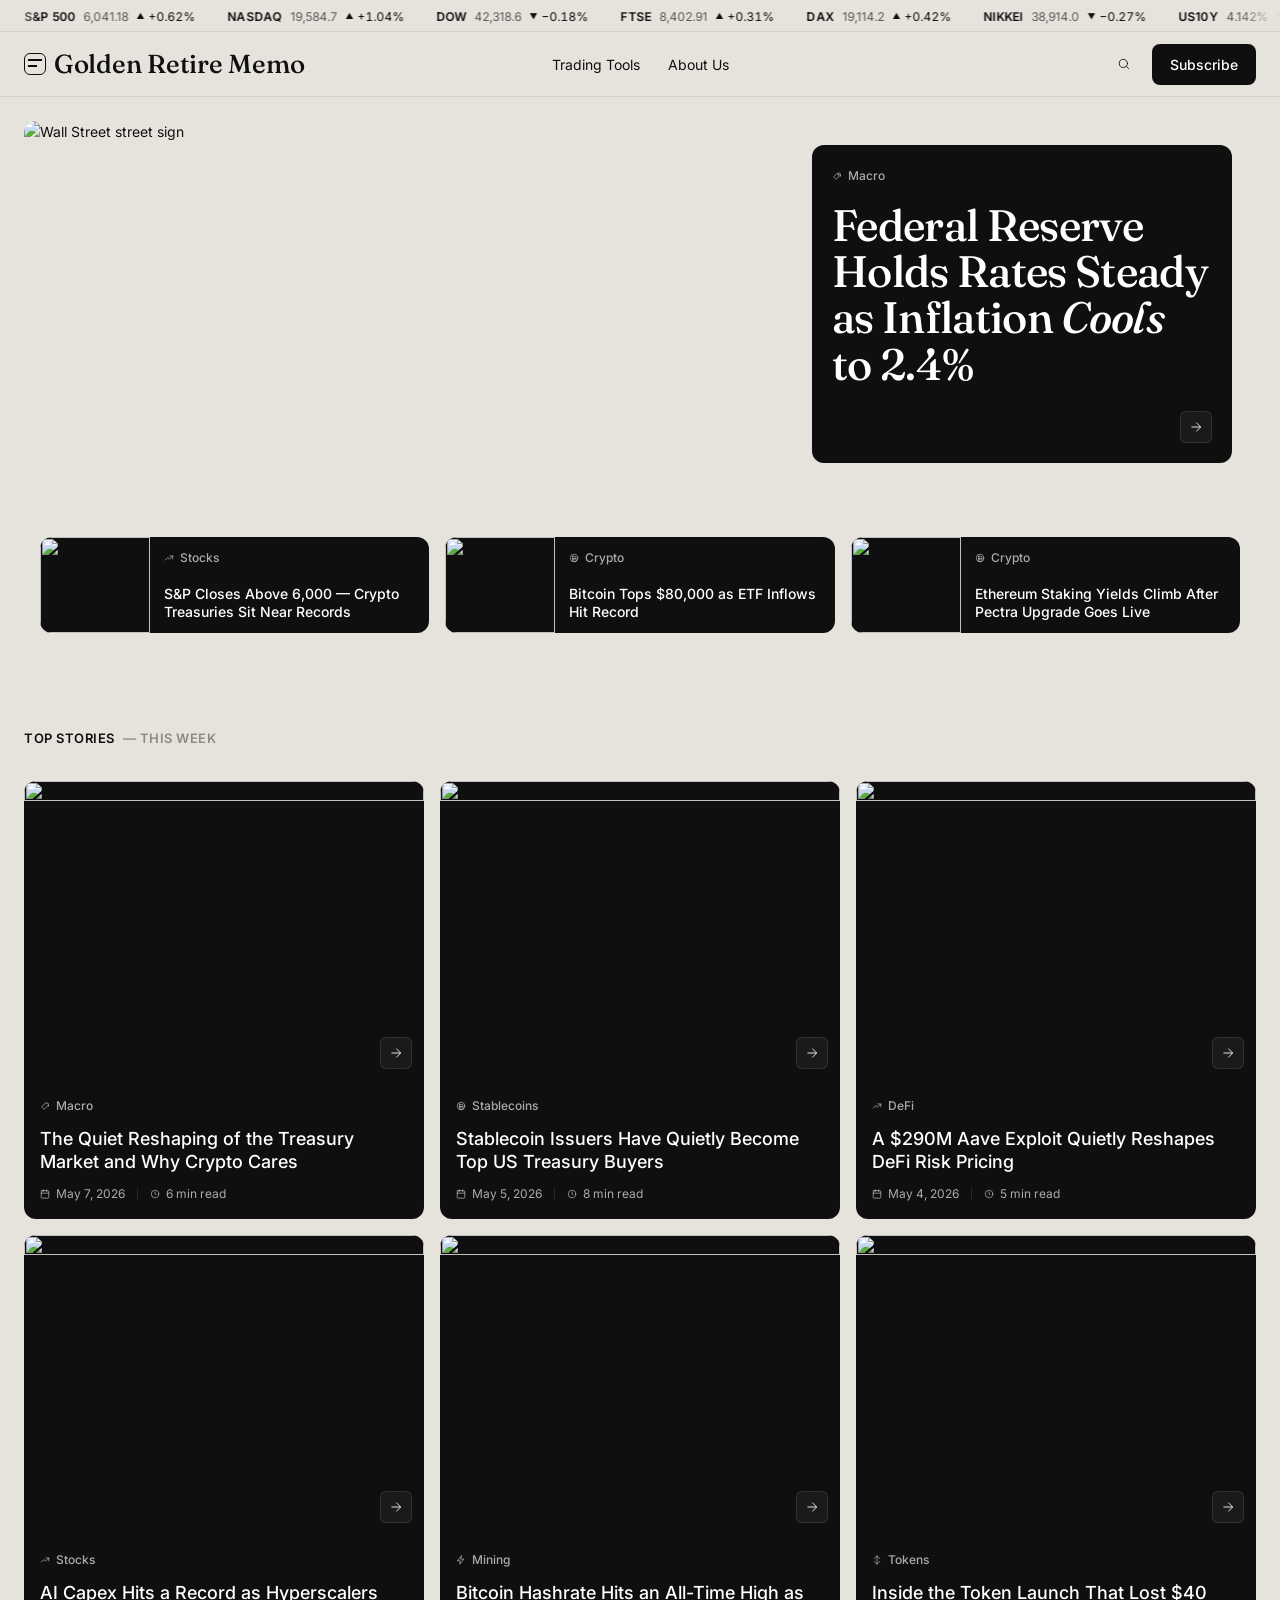
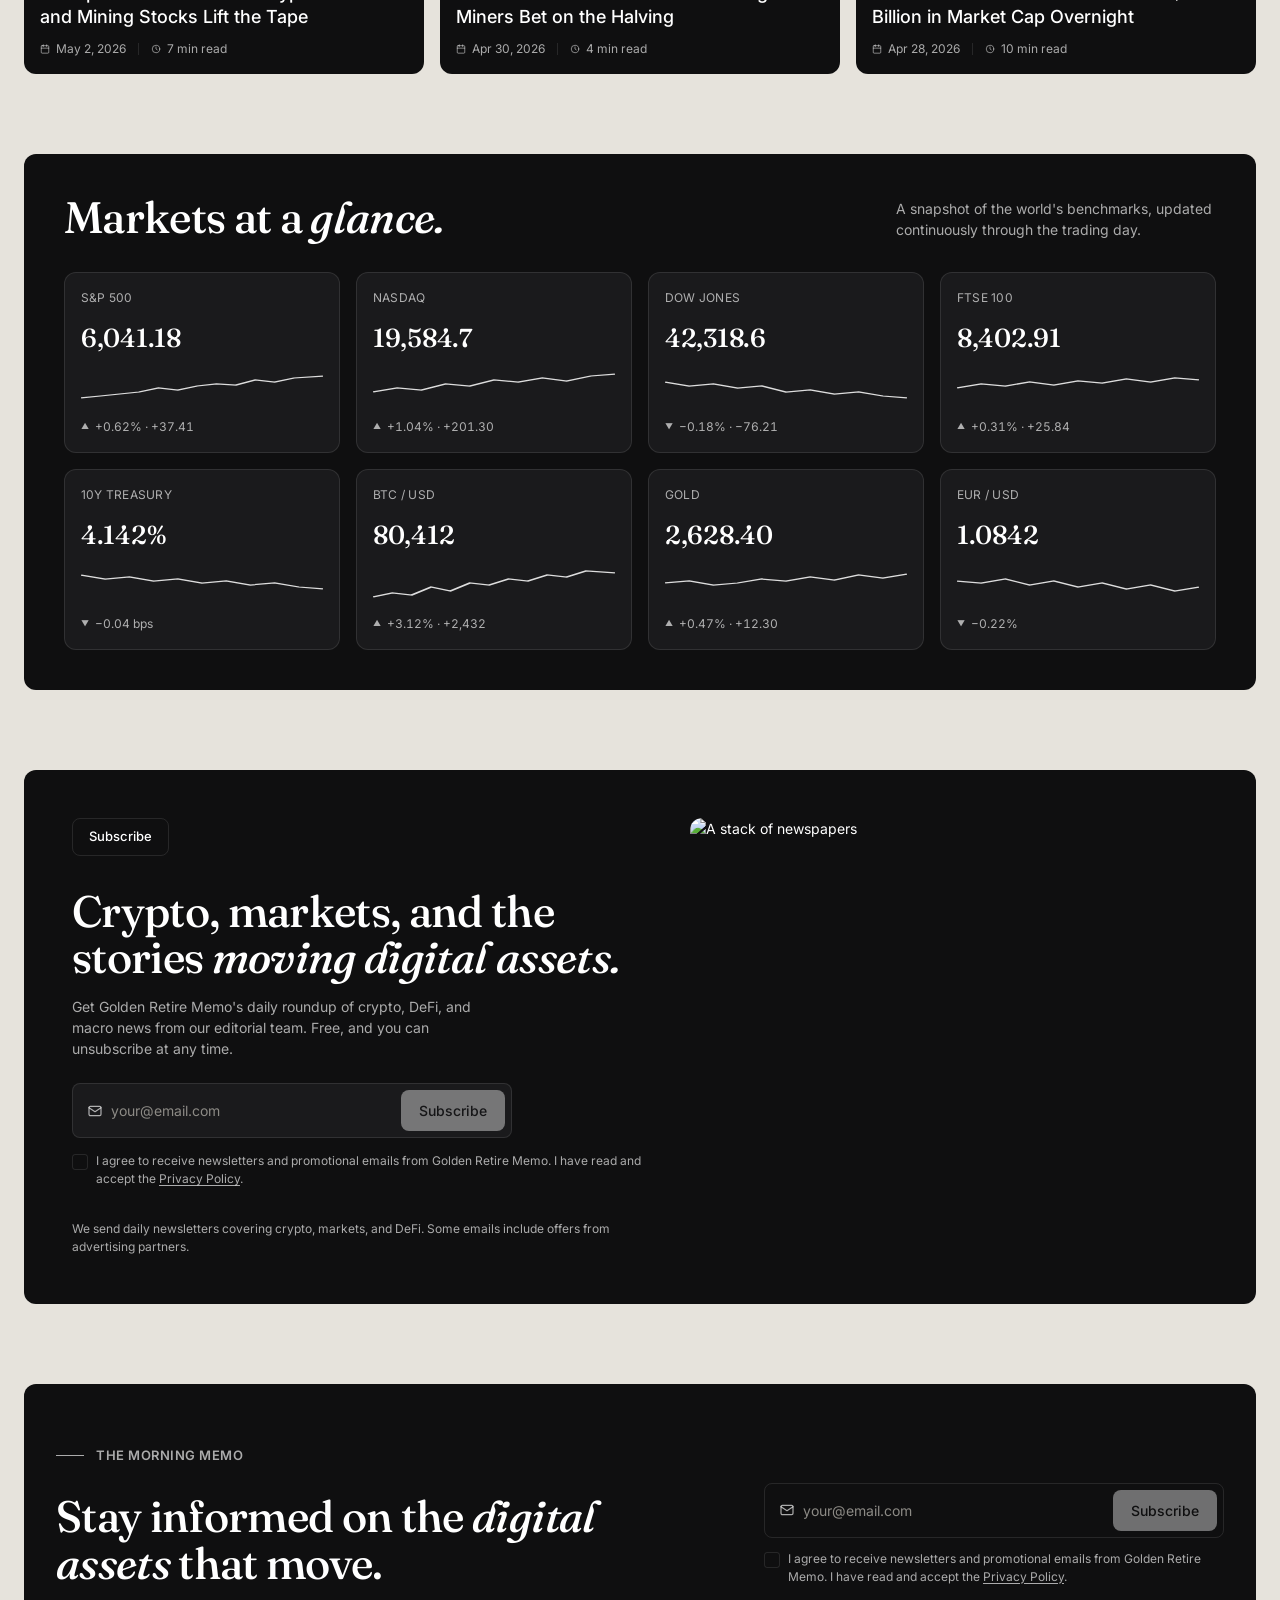
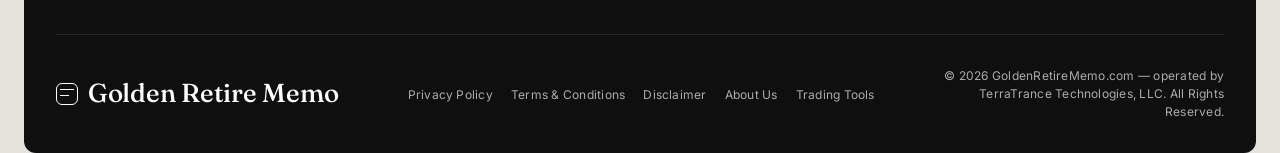
==== index.html @ d28e7710 "Add files via upload" ====
<!DOCTYPE html>
<html lang="en">
<head>
  <meta charset="UTF-8" />
  <meta name="viewport" content="width=device-width, initial-scale=1" />
  <title>Golden Retire Memo — Financial News & Analysis</title>
  <link rel="preconnect" href="https://fonts.googleapis.com" />
  <link rel="preconnect" href="https://fonts.gstatic.com" crossorigin />
  <link
    href="https://fonts.googleapis.com/css2?family=Fraunces:ital,opsz,wght@0,9..144,400;0,9..144,500;0,9..144,600;1,9..144,400;1,9..144,500&family=Inter:wght@400;500;600&display=swap"
    rel="stylesheet"
  />
  <link rel="stylesheet" href="styles.css" />
</head>
<body>

  <!-- ============ TOPBAR ============ -->
  <div class="topbar">
    <div class="ticker-viewport">
      <div class="ticker-track" id="tickerTrack"></div>
    </div>
  </div>

  <!-- ============ HEADER ============ -->
  <div class="header-wrap">
    <header class="container header">
      <a href="index.html" class="logo">
        <span class="logo-mark" aria-hidden="true"></span>
        Golden Retire Memo
      </a>
      <nav class="nav">
        <a href="trading-tools.html">Trading Tools</a>
        <a href="about.html">About Us</a>
      </nav>
      <div class="header-right">
        <button class="icon-btn" id="searchOpen" aria-label="Open search">
          <svg width="14" height="14" viewBox="0 0 24 24" fill="none" stroke="currentColor" stroke-width="1.5" stroke-linecap="round" stroke-linejoin="round"><circle cx="11" cy="11" r="7"/><path d="m20 20-3.5-3.5"/></svg>
        </button>
        <button class="btn-primary">Subscribe</button>
      </div>
    </header>
  </div>

  <!-- ============ HERO ============ -->
  <main class="container">
    <section class="hero">
      <img class="hero-img"
           src="https://images.unsplash.com/photo-1611974789855-9c2a0a7236a3?w=1600&q=80&auto=format&fit=crop"
           alt="Wall Street street sign" />
      <a href="article.html" class="hero-overlay" style="display:block;text-decoration:none;">
        <span class="tag-chip">
          <svg viewBox="0 0 24 24" fill="none" stroke="currentColor" stroke-width="1.8" stroke-linecap="round" stroke-linejoin="round"><path d="M20 12V7a2 2 0 0 0-2-2h-5L4 14l6 6 9-9z"/><circle cx="15" cy="9" r="1"/></svg>
          Macro
        </span>
        <h1 class="hero-headline">Federal Reserve Holds Rates Steady as Inflation <em>Cools</em> to 2.4%</h1>
        <span class="arrow-btn" aria-label="Read story">
          <svg width="14" height="14" viewBox="0 0 24 24" fill="none" stroke="currentColor" stroke-width="1.5" stroke-linecap="round" stroke-linejoin="round"><path d="M5 12h14"/><path d="m13 5 7 7-7 7"/></svg>
        </span>
      </a>

      <div class="sub-cards">
        <a href="article.html" class="sub-card">
          <img class="sub-card-img" src="https://images.unsplash.com/photo-1554224155-8d04cb21cd6c?w=400&q=80&auto=format&fit=crop" alt="" />
          <div class="sub-card-body">
            <span class="tag-chip">
              <svg viewBox="0 0 24 24" fill="none" stroke="currentColor" stroke-width="1.8" stroke-linecap="round" stroke-linejoin="round"><path d="M3 17l6-6 4 4 8-8"/><path d="M14 7h7v7"/></svg>
              Stocks
            </span>
            <span class="sub-card-title">S&amp;P Closes Above 6,000 — Crypto Treasuries Sit Near Records</span>
          </div>
        </a>
        <a href="article.html" class="sub-card">
          <img class="sub-card-img" src="https://images.unsplash.com/photo-1518546305927-5a555bb7020d?w=400&q=80&auto=format&fit=crop" alt="" />
          <div class="sub-card-body">
            <span class="tag-chip">
              <svg viewBox="0 0 24 24" fill="none" stroke="currentColor" stroke-width="1.8" stroke-linecap="round" stroke-linejoin="round"><circle cx="12" cy="12" r="9"/><path d="M9 8h5a3 3 0 0 1 0 6H9V8zM9 14h6a3 3 0 0 1 0 6H9v-6z"/></svg>
              Crypto
            </span>
            <span class="sub-card-title">Bitcoin Tops $80,000 as ETF Inflows Hit Record</span>
          </div>
        </a>
        <a href="article.html" class="sub-card">
          <img class="sub-card-img" src="https://images.unsplash.com/photo-1620287341056-49a2f1ab2fdc?w=400&q=80&auto=format&fit=crop" alt="" />
          <div class="sub-card-body">
            <span class="tag-chip">
              <svg viewBox="0 0 24 24" fill="none" stroke="currentColor" stroke-width="1.8" stroke-linecap="round" stroke-linejoin="round"><circle cx="12" cy="12" r="9"/><path d="M9 8h5a3 3 0 0 1 0 6H9V8zM9 14h6a3 3 0 0 1 0 6H9v-6z"/></svg>
              Crypto
            </span>
            <span class="sub-card-title">Ethereum Staking Yields Climb After Pectra Upgrade Goes Live</span>
          </div>
        </a>
      </div>
    </section>

    <!-- ============ TOP STORIES ============ -->
    <section class="section">
      <div class="section-eyebrow">
        <span class="label">Top Stories</span>
        <span class="descriptor">— this week</span>
      </div>

      <div class="stories-grid">
        <article class="story-card">
          <a href="article.html" style="display:contents;">
            <div class="story-card-imgwrap">
              <img class="story-card-img" src="https://images.unsplash.com/photo-1559526324-4b87b5e36e44?w=900&q=80&auto=format&fit=crop" alt="" />
              <span class="arrow-btn" aria-label="Read story">
                <svg width="14" height="14" viewBox="0 0 24 24" fill="none" stroke="currentColor" stroke-width="1.5" stroke-linecap="round" stroke-linejoin="round"><path d="M5 12h14"/><path d="m13 5 7 7-7 7"/></svg>
              </span>
            </div>
            <div class="story-card-body">
              <span class="tag-chip">
                <svg viewBox="0 0 24 24" fill="none" stroke="currentColor" stroke-width="1.8" stroke-linecap="round" stroke-linejoin="round"><path d="M20 12V7a2 2 0 0 0-2-2h-5L4 14l6 6 9-9z"/></svg>
                Macro
              </span>
              <h3 class="story-card-title">The Quiet Reshaping of the Treasury Market and Why Crypto Cares</h3>
              <div class="story-card-meta">
                <span class="meta-item">
                  <svg viewBox="0 0 24 24" fill="none" stroke="currentColor" stroke-width="1.8" stroke-linecap="round" stroke-linejoin="round"><rect x="3" y="4" width="18" height="18" rx="2"/><path d="M16 2v4M8 2v4M3 10h18"/></svg>
                  May 7, 2026
                </span>
                <span class="meta-divider"></span>
                <span class="meta-item">
                  <svg viewBox="0 0 24 24" fill="none" stroke="currentColor" stroke-width="1.8" stroke-linecap="round" stroke-linejoin="round"><circle cx="12" cy="12" r="9"/><path d="M12 7v5l3 2"/></svg>
                  6 min read
                </span>
              </div>
            </div>
          </a>
        </article>

        <article class="story-card">
          <a href="article.html" style="display:contents;">
            <div class="story-card-imgwrap">
              <img class="story-card-img" src="https://images.unsplash.com/photo-1486325212027-8081e485255e?w=900&q=80&auto=format&fit=crop" alt="" />
              <span class="arrow-btn"><svg width="14" height="14" viewBox="0 0 24 24" fill="none" stroke="currentColor" stroke-width="1.5" stroke-linecap="round" stroke-linejoin="round"><path d="M5 12h14"/><path d="m13 5 7 7-7 7"/></svg></span>
            </div>
            <div class="story-card-body">
              <span class="tag-chip">
                <svg viewBox="0 0 24 24" fill="none" stroke="currentColor" stroke-width="1.8" stroke-linecap="round" stroke-linejoin="round"><circle cx="12" cy="12" r="9"/><path d="M9 8h5a3 3 0 0 1 0 6H9V8zM9 14h6a3 3 0 0 1 0 6H9v-6z"/></svg>
                Stablecoins
              </span>
              <h3 class="story-card-title">Stablecoin Issuers Have Quietly Become Top US Treasury Buyers</h3>
              <div class="story-card-meta">
                <span class="meta-item"><svg viewBox="0 0 24 24" fill="none" stroke="currentColor" stroke-width="1.8" stroke-linecap="round" stroke-linejoin="round"><rect x="3" y="4" width="18" height="18" rx="2"/><path d="M16 2v4M8 2v4M3 10h18"/></svg> May 5, 2026</span>
                <span class="meta-divider"></span>
                <span class="meta-item"><svg viewBox="0 0 24 24" fill="none" stroke="currentColor" stroke-width="1.8" stroke-linecap="round" stroke-linejoin="round"><circle cx="12" cy="12" r="9"/><path d="M12 7v5l3 2"/></svg> 8 min read</span>
              </div>
            </div>
          </a>
        </article>

        <article class="story-card">
          <a href="article.html" style="display:contents;">
            <div class="story-card-imgwrap">
              <img class="story-card-img" src="https://images.unsplash.com/photo-1605792657660-596af9009e82?w=900&q=80&auto=format&fit=crop" alt="" />
              <span class="arrow-btn"><svg width="14" height="14" viewBox="0 0 24 24" fill="none" stroke="currentColor" stroke-width="1.5" stroke-linecap="round" stroke-linejoin="round"><path d="M5 12h14"/><path d="m13 5 7 7-7 7"/></svg></span>
            </div>
            <div class="story-card-body">
              <span class="tag-chip">
                <svg viewBox="0 0 24 24" fill="none" stroke="currentColor" stroke-width="1.8" stroke-linecap="round" stroke-linejoin="round"><path d="M3 17l6-6 4 4 8-8"/><path d="M14 7h7v7"/></svg>
                DeFi
              </span>
              <h3 class="story-card-title">A $290M Aave Exploit Quietly Reshapes DeFi Risk Pricing</h3>
              <div class="story-card-meta">
                <span class="meta-item"><svg viewBox="0 0 24 24" fill="none" stroke="currentColor" stroke-width="1.8" stroke-linecap="round" stroke-linejoin="round"><rect x="3" y="4" width="18" height="18" rx="2"/><path d="M16 2v4M8 2v4M3 10h18"/></svg> May 4, 2026</span>
                <span class="meta-divider"></span>
                <span class="meta-item"><svg viewBox="0 0 24 24" fill="none" stroke="currentColor" stroke-width="1.8" stroke-linecap="round" stroke-linejoin="round"><circle cx="12" cy="12" r="9"/><path d="M12 7v5l3 2"/></svg> 5 min read</span>
              </div>
            </div>
          </a>
        </article>

        <article class="story-card">
          <a href="article.html" style="display:contents;">
            <div class="story-card-imgwrap">
              <img class="story-card-img" src="https://images.unsplash.com/photo-1518186285589-2f7649de83e0?w=900&q=80&auto=format&fit=crop" alt="" />
              <span class="arrow-btn"><svg width="14" height="14" viewBox="0 0 24 24" fill="none" stroke="currentColor" stroke-width="1.5" stroke-linecap="round" stroke-linejoin="round"><path d="M5 12h14"/><path d="m13 5 7 7-7 7"/></svg></span>
            </div>
            <div class="story-card-body">
              <span class="tag-chip">
                <svg viewBox="0 0 24 24" fill="none" stroke="currentColor" stroke-width="1.8" stroke-linecap="round" stroke-linejoin="round"><path d="M3 17l6-6 4 4 8-8"/><path d="M14 7h7v7"/></svg>
                Stocks
              </span>
              <h3 class="story-card-title">AI Capex Hits a Record as Hyperscalers and Mining Stocks Lift the Tape</h3>
              <div class="story-card-meta">
                <span class="meta-item"><svg viewBox="0 0 24 24" fill="none" stroke="currentColor" stroke-width="1.8" stroke-linecap="round" stroke-linejoin="round"><rect x="3" y="4" width="18" height="18" rx="2"/><path d="M16 2v4M8 2v4M3 10h18"/></svg> May 2, 2026</span>
                <span class="meta-divider"></span>
                <span class="meta-item"><svg viewBox="0 0 24 24" fill="none" stroke="currentColor" stroke-width="1.8" stroke-linecap="round" stroke-linejoin="round"><circle cx="12" cy="12" r="9"/><path d="M12 7v5l3 2"/></svg> 7 min read</span>
              </div>
            </div>
          </a>
        </article>

        <article class="story-card">
          <a href="article.html" style="display:contents;">
            <div class="story-card-imgwrap">
              <img class="story-card-img" src="https://images.unsplash.com/photo-1518770660439-4636190af475?w=900&q=80&auto=format&fit=crop" alt="" />
              <span class="arrow-btn"><svg width="14" height="14" viewBox="0 0 24 24" fill="none" stroke="currentColor" stroke-width="1.5" stroke-linecap="round" stroke-linejoin="round"><path d="M5 12h14"/><path d="m13 5 7 7-7 7"/></svg></span>
            </div>
            <div class="story-card-body">
              <span class="tag-chip">
                <svg viewBox="0 0 24 24" fill="none" stroke="currentColor" stroke-width="1.8" stroke-linecap="round" stroke-linejoin="round"><path d="M13 2 3 14h7l-1 8 10-12h-7z"/></svg>
                Mining
              </span>
              <h3 class="story-card-title">Bitcoin Hashrate Hits an All-Time High as Miners Bet on the Halving</h3>
              <div class="story-card-meta">
                <span class="meta-item"><svg viewBox="0 0 24 24" fill="none" stroke="currentColor" stroke-width="1.8" stroke-linecap="round" stroke-linejoin="round"><rect x="3" y="4" width="18" height="18" rx="2"/><path d="M16 2v4M8 2v4M3 10h18"/></svg> Apr 30, 2026</span>
                <span class="meta-divider"></span>
                <span class="meta-item"><svg viewBox="0 0 24 24" fill="none" stroke="currentColor" stroke-width="1.8" stroke-linecap="round" stroke-linejoin="round"><circle cx="12" cy="12" r="9"/><path d="M12 7v5l3 2"/></svg> 4 min read</span>
              </div>
            </div>
          </a>
        </article>

        <article class="story-card">
          <a href="article.html" style="display:contents;">
            <div class="story-card-imgwrap">
              <img class="story-card-img" src="https://images.unsplash.com/photo-1554260570-9140fd3b7614?w=900&q=80&auto=format&fit=crop" alt="" />
              <span class="arrow-btn"><svg width="14" height="14" viewBox="0 0 24 24" fill="none" stroke="currentColor" stroke-width="1.5" stroke-linecap="round" stroke-linejoin="round"><path d="M5 12h14"/><path d="m13 5 7 7-7 7"/></svg></span>
            </div>
            <div class="story-card-body">
              <span class="tag-chip">
                <svg viewBox="0 0 24 24" fill="none" stroke="currentColor" stroke-width="1.8" stroke-linecap="round" stroke-linejoin="round"><path d="M12 2v20M5 9l7-7 7 7M5 15l7 7 7-7"/></svg>
                Tokens
              </span>
              <h3 class="story-card-title">Inside the Token Launch That Lost $40 Billion in Market Cap Overnight</h3>
              <div class="story-card-meta">
                <span class="meta-item"><svg viewBox="0 0 24 24" fill="none" stroke="currentColor" stroke-width="1.8" stroke-linecap="round" stroke-linejoin="round"><rect x="3" y="4" width="18" height="18" rx="2"/><path d="M16 2v4M8 2v4M3 10h18"/></svg> Apr 28, 2026</span>
                <span class="meta-divider"></span>
                <span class="meta-item"><svg viewBox="0 0 24 24" fill="none" stroke="currentColor" stroke-width="1.8" stroke-linecap="round" stroke-linejoin="round"><circle cx="12" cy="12" r="9"/><path d="M12 7v5l3 2"/></svg> 10 min read</span>
              </div>
            </div>
          </a>
        </article>
      </div>
    </section>

    <!-- ============ MARKETS AT A GLANCE ============ -->
    <section class="markets-panel">
      <div class="markets-head">
        <h2 class="markets-title">Markets at a <em>glance.</em></h2>
        <p class="markets-sub">A snapshot of the world's benchmarks, updated continuously through the trading day.</p>
      </div>
      <div class="markets-grid">
        <div class="market-cell"><span class="market-name">S&amp;P 500</span><span class="market-value">6,041.18</span><svg class="spark" viewBox="0 0 100 36" preserveAspectRatio="none"><path d="M0,28 L8,26 L16,24 L24,22 L32,18 L40,20 L48,16 L56,14 L64,15 L72,10 L80,12 L88,8 L100,6"/></svg><span class="market-change"><span class="ticker-arrow">▲</span> +0.62% · +37.41</span></div>
        <div class="market-cell"><span class="market-name">NASDAQ</span><span class="market-value">19,584.7</span><svg class="spark" viewBox="0 0 100 36" preserveAspectRatio="none"><path d="M0,22 L10,18 L20,20 L30,14 L40,16 L50,10 L60,12 L70,8 L80,11 L90,6 L100,4"/></svg><span class="market-change"><span class="ticker-arrow">▲</span> +1.04% · +201.30</span></div>
        <div class="market-cell"><span class="market-name">DOW JONES</span><span class="market-value">42,318.6</span><svg class="spark" viewBox="0 0 100 36" preserveAspectRatio="none"><path d="M0,12 L10,16 L20,14 L30,18 L40,16 L50,22 L60,20 L70,24 L80,22 L90,26 L100,28"/></svg><span class="market-change"><span class="ticker-arrow">▼</span> −0.18% · −76.21</span></div>
        <div class="market-cell"><span class="market-name">FTSE 100</span><span class="market-value">8,402.91</span><svg class="spark" viewBox="0 0 100 36" preserveAspectRatio="none"><path d="M0,18 L10,14 L20,16 L30,12 L40,15 L50,11 L60,13 L70,9 L80,12 L90,8 L100,10"/></svg><span class="market-change"><span class="ticker-arrow">▲</span> +0.31% · +25.84</span></div>
        <div class="market-cell"><span class="market-name">10Y TREASURY</span><span class="market-value">4.142%</span><svg class="spark" viewBox="0 0 100 36" preserveAspectRatio="none"><path d="M0,8 L10,12 L20,10 L30,14 L40,12 L50,16 L60,14 L70,18 L80,16 L90,20 L100,22"/></svg><span class="market-change"><span class="ticker-arrow">▼</span> −0.04 bps</span></div>
        <div class="market-cell"><span class="market-name">BTC / USD</span><span class="market-value">80,412</span><svg class="spark" viewBox="0 0 100 36" preserveAspectRatio="none"><path d="M0,30 L8,26 L16,28 L24,20 L32,24 L40,16 L48,18 L56,12 L64,14 L72,8 L80,10 L88,4 L100,6"/></svg><span class="market-change"><span class="ticker-arrow">▲</span> +3.12% · +2,432</span></div>
        <div class="market-cell"><span class="market-name">GOLD</span><span class="market-value">2,628.40</span><svg class="spark" viewBox="0 0 100 36" preserveAspectRatio="none"><path d="M0,16 L10,14 L20,18 L30,16 L40,12 L50,14 L60,10 L70,13 L80,8 L90,11 L100,7"/></svg><span class="market-change"><span class="ticker-arrow">▲</span> +0.47% · +12.30</span></div>
        <div class="market-cell"><span class="market-name">EUR / USD</span><span class="market-value">1.0842</span><svg class="spark" viewBox="0 0 100 36" preserveAspectRatio="none"><path d="M0,14 L10,16 L20,12 L30,18 L40,14 L50,20 L60,16 L70,22 L80,18 L90,24 L100,20"/></svg><span class="market-change"><span class="ticker-arrow">▼</span> −0.22%</span></div>
      </div>
    </section>

    <!-- ============ SUBSCRIBE ============ -->
    <section class="subscribe">
      <div>
        <button class="subscribe-badge">Subscribe</button>
        <h2 class="subscribe-title">Crypto, markets, and the stories <em>moving digital assets.</em></h2>
        <p class="subscribe-copy">Get Golden Retire Memo's daily roundup of crypto, DeFi, and macro news from our editorial team. Free, and you can unsubscribe at any time.</p>
        <div class="input-row">
          <svg viewBox="0 0 24 24" fill="none" stroke="currentColor" stroke-width="1.8" stroke-linecap="round" stroke-linejoin="round"><rect x="3" y="5" width="18" height="14" rx="2"/><path d="m3 7 9 6 9-6"/></svg>
          <input type="email" placeholder="your@email.com" aria-label="Email address" />
          <button class="btn-primary" disabled aria-disabled="true">Subscribe</button>
        </div>
        <label class="checkbox-row">
          <input type="checkbox" />
          <span>I agree to receive newsletters and promotional emails from Golden Retire Memo. I have read and accept the <a href="#">Privacy Policy</a>.</span>
        </label>
        <p class="subscribe-disclaimer">We send daily newsletters covering crypto, markets, and DeFi. Some emails include offers from advertising partners.</p>
      </div>
      <div class="subscribe-image">
        <img src="https://images.unsplash.com/photo-1495020689067-958852a7765e?w=1000&q=80&auto=format&fit=crop" alt="A stack of newspapers" />
      </div>
    </section>
  </main>

  <!-- ============ NEW FOOTER ============ -->
  <footer class="container">
    <div class="site-footer">
      <div class="footer-cta">
        <div>
          <div class="footer-eyebrow">The Morning Memo</div>
          <h2 class="footer-headline">Stay informed on the <em>digital assets</em> that move.</h2>
        </div>
        <div class="footer-form-block">
          <div class="input-row">
            <svg viewBox="0 0 24 24" fill="none" stroke="currentColor" stroke-width="1.8" stroke-linecap="round" stroke-linejoin="round"><rect x="3" y="5" width="18" height="14" rx="2"/><path d="m3 7 9 6 9-6"/></svg>
            <input type="email" placeholder="your@email.com" aria-label="Email address" />
            <button class="btn-primary" disabled aria-disabled="true">Subscribe</button>
          </div>
          <label class="footer-form-checkbox">
            <input type="checkbox" />
            <span>I agree to receive newsletters and promotional emails from Golden Retire Memo. I have read and accept the <a href="#">Privacy Policy</a>.</span>
          </label>
        </div>
      </div>
      <div class="footer-bottom-bar">
        <a href="index.html" class="footer-mark-row">
          <span class="logo-mark logo-mark--on-dark" aria-hidden="true"></span>
          Golden Retire Memo
        </a>
        <ul class="footer-legal-links">
          <li><a href="#">Privacy Policy</a></li>
          <li><a href="#">Terms &amp; Conditions</a></li>
          <li><a href="#">Disclaimer</a></li>
          <li><a href="about.html">About Us</a></li>
          <li><a href="trading-tools.html">Trading Tools</a></li>
        </ul>
        <span class="footer-copyright">© 2026 GoldenRetireMemo.com — operated by TerraTrance Technologies, LLC. All Rights Reserved.</span>
      </div>
    </div>
  </footer>

  <!-- ============ SCRIM + SEARCH OVERLAY ============ -->
  <div class="page-scrim" id="pageScrim" aria-hidden="true"></div>
  <div class="search-overlay" id="searchOverlay" aria-hidden="true">
    <div class="container search-overlay-header">
      <a href="index.html" class="logo" style="color:var(--text-on-dark-1)">
        <span class="logo-mark logo-mark--on-dark" aria-hidden="true"></span>
        Golden Retire Memo
      </a>
      <nav class="nav">
        <a href="trading-tools.html">Trading Tools</a>
        <a href="about.html">About Us</a>
      </nav>
      <div class="header-right">
        <button class="icon-btn" id="searchClose" aria-label="Close search">
          <svg width="14" height="14" viewBox="0 0 24 24" fill="none" stroke="currentColor" stroke-width="1.5" stroke-linecap="round" stroke-linejoin="round"><path d="M6 6l12 12M18 6 6 18"/></svg>
        </button>
        <button class="btn-primary btn-primary--inverted">Subscribe</button>
      </div>
    </div>
    <div class="search-body">
      <div class="search-input-wrap">
        <div class="search-field">
          <input id="searchInput" type="text" placeholder="Search…" autocomplete="off" />
          <svg class="search-magnifier" viewBox="0 0 24 24" fill="none" stroke="currentColor" stroke-width="1.5" stroke-linecap="round" stroke-linejoin="round"><circle cx="11" cy="11" r="7"/><path d="m20 20-3.5-3.5"/></svg>
        </div>
        <p class="search-hint">Hit Enter to Search or X to close</p>
      </div>
    </div>
  </div>

  <script src="app.js"></script>
</body>
</html>
---- styles.css ----
/* =============================================================
   GOLDEN RETIRE MEMO — shared styles
   All values from design_guidelines.json. No new colors / sizes /
   radii introduced. Italic mix uses Fraunces italic, not color.
============================================================= */
:root {
  /* color */
  --bg-page: #E6E3DC;
  --bg-page-alt: #DAD6CC;
  --surface-card: #0F0F10;
  --surface-card-hover: #1A1A1C;
  --surface-overlay: rgba(10, 10, 10, 0.92);
  --border-subtle: rgba(15, 15, 16, 0.08);
  --border-on-dark: rgba(255, 255, 255, 0.10);
  --text-primary: #0F0F10;
  --text-secondary: #5A5A5A;
  --text-muted: #8C8A85;
  --text-on-dark-1: #FFFFFF;
  --text-on-dark-2: rgba(255, 255, 255, 0.65);

  /* radius */
  --r-sm: 6px;
  --r-md: 8px;
  --r-lg: 12px;
  --r-pill: 999px;

  /* type */
  --font-display: 'Fraunces', 'Tiempos Headline', Georgia, serif;
  --font-body: 'Inter', system-ui, sans-serif;

  /* layout */
  --container: 1280px;
  --pad: 24px;
  --gutter: 16px;
  --section: 80px;

  /* motion */
  --d-fast: 120ms;
  --d: 200ms;
  --d-slow: 320ms;
  --ease: cubic-bezier(0.2, 0.8, 0.2, 1);
}

*, *::before, *::after { box-sizing: border-box; margin: 0; padding: 0; }
html { scroll-behavior: smooth; }
body {
  background: var(--bg-page);
  color: var(--text-primary);
  font-family: var(--font-body);
  font-size: 14px;
  line-height: 1.5;
  -webkit-font-smoothing: antialiased;
  text-rendering: optimizeLegibility;
}
a { color: inherit; text-decoration: none; }
button { font: inherit; color: inherit; background: none; border: none; cursor: pointer; }
input { font: inherit; outline: none; border: none; background: none; color: inherit; }
img { display: block; max-width: 100%; }
svg { display: block; }

.container {
  max-width: var(--container);
  margin: 0 auto;
  padding: 0 var(--pad);
}

/* =============================================================
   DISPLAY HELPER — italic mix used across pages
   ("About Us.", "Trading tools.", "Stay informed ... matter.")
============================================================= */
.display em,
.hero-headline em,
.markets-title em,
.subscribe-title em,
.footer-headline em,
.section-num-title em,
.popular-title em,
.page-hero-title em {
  font-style: italic;
  font-weight: inherit;
}

/* =============================================================
   TOPBAR
============================================================= */
.topbar {
  height: 32px;
  border-bottom: 1px solid var(--border-subtle);
  overflow: hidden;
  display: flex;
  align-items: center;
}
.ticker-viewport {
  max-width: var(--container);
  width: 100%;
  margin: 0 auto;
  padding: 0 var(--pad);
  overflow: hidden;
  mask-image: linear-gradient(
    to right,
    transparent 0,
    #000 40px,
    #000 calc(100% - 40px),
    transparent 100%
  );
}
.ticker-track {
  display: inline-flex;
  gap: 32px;
  white-space: nowrap;
  animation: ticker 80s linear infinite;
  will-change: transform;
}
.ticker-item {
  display: inline-flex;
  align-items: center;
  gap: 8px;
  font-size: 12px;
}
.ticker-symbol { font-weight: 600; letter-spacing: 0.02em; }
.ticker-price { color: var(--text-secondary); }
.ticker-change {
  display: inline-flex;
  align-items: center;
  gap: 4px;
  font-feature-settings: "tnum";
  font-variant-numeric: tabular-nums;
}
.ticker-arrow { font-size: 8px; line-height: 1; transform: translateY(-1px); }
@keyframes ticker {
  from { transform: translateX(0); }
  to   { transform: translateX(-50%); }
}

/* =============================================================
   HEADER
============================================================= */
.header-wrap { border-bottom: 1px solid var(--border-subtle); }
.header {
  height: 64px;
  display: grid;
  grid-template-columns: 1fr auto 1fr;
  align-items: center;
  gap: 24px;
}
.logo {
  font-family: var(--font-display);
  font-size: 26px;
  font-weight: 500;
  letter-spacing: -0.01em;
  display: inline-flex;
  align-items: center;
  gap: 8px;
}
.logo-mark {
  width: 22px;
  height: 22px;
  border: 1.5px solid var(--text-primary);
  border-radius: var(--r-sm);
  position: relative;
  flex-shrink: 0;
}
.logo-mark::before,
.logo-mark::after {
  content: '';
  position: absolute;
  left: 3px;
  right: 3px;
  height: 1.5px;
  background: var(--text-primary);
}
.logo-mark::before { top: 5px; }
.logo-mark::after { top: 11px; right: 8px; }

.logo-mark--on-dark { border-color: var(--text-on-dark-1); }
.logo-mark--on-dark::before,
.logo-mark--on-dark::after { background: var(--text-on-dark-1); }

.nav { display: flex; gap: 28px; justify-content: center; }
.nav a { font-size: 14px; transition: opacity var(--d) var(--ease); }
.nav a:hover { opacity: 0.55; }

.header-right {
  display: flex;
  align-items: center;
  gap: 12px;
  justify-content: flex-end;
}

.icon-btn {
  width: 32px;
  height: 32px;
  border-radius: var(--r-sm);
  display: inline-flex;
  align-items: center;
  justify-content: center;
  transition: background var(--d) var(--ease);
}
.icon-btn:hover { background: var(--border-subtle); }
.icon-btn--on-dark {
  background: var(--surface-card-hover);
  border: 1px solid var(--border-on-dark);
  color: var(--text-on-dark-1);
}
.icon-btn--on-dark:hover { background: rgba(255, 255, 255, 0.06); }

.btn-primary {
  background: var(--surface-card);
  color: var(--text-on-dark-1);
  padding: 10px 18px;
  border-radius: var(--r-md);
  font-size: 14px;
  font-weight: 500;
  transition: opacity var(--d) var(--ease), background var(--d) var(--ease);
}
.btn-primary:hover { background: var(--surface-card-hover); }

.btn-primary--inverted {
  background: var(--text-on-dark-1);
  color: var(--surface-card);
}
.btn-primary--inverted:hover { opacity: 0.88; background: var(--text-on-dark-1); }

.btn-outline {
  display: inline-flex;
  align-items: center;
  gap: 8px;
  padding: 8px 14px;
  border: 1px solid var(--border-subtle);
  border-radius: var(--r-md);
  font-size: 13px;
  font-weight: 500;
  color: var(--text-primary);
  background: transparent;
  transition: background var(--d) var(--ease), border-color var(--d) var(--ease);
}
.btn-outline:hover { background: var(--bg-page-alt); border-color: rgba(15,15,16,0.18); }
.btn-outline--on-dark {
  border-color: var(--border-on-dark);
  color: var(--text-on-dark-1);
}
.btn-outline--on-dark:hover { background: var(--surface-card-hover); border-color: rgba(255,255,255,0.18); }

/* =============================================================
   HERO (homepage)
============================================================= */
.hero {
  position: relative;
  margin-top: 24px;
  border-radius: var(--r-lg);
  overflow: hidden;
  isolation: isolate;
}
.hero-img { width: 100%; aspect-ratio: 21/9; object-fit: cover; object-position: center; }
.hero-overlay {
  position: absolute;
  top: 24px;
  right: 24px;
  width: min(420px, calc(100% - 48px));
  background: var(--surface-card);
  color: var(--text-on-dark-1);
  border-radius: var(--r-lg);
  padding: 20px;
}
.tag-chip {
  display: inline-flex;
  align-items: center;
  gap: 6px;
  font-size: 12px;
  font-weight: 500;
  color: var(--text-on-dark-2);
}
.tag-chip svg { width: 10px; height: 10px; }
.tag-chip--on-light { color: var(--text-secondary); }

.hero-headline {
  font-family: var(--font-display);
  font-size: 44px;
  font-weight: 500;
  line-height: 1.05;
  letter-spacing: -0.015em;
  margin: 16px 0 24px;
}
.arrow-btn {
  width: 32px; height: 32px;
  border-radius: var(--r-sm);
  background: var(--surface-card-hover);
  border: 1px solid var(--border-on-dark);
  color: var(--text-on-dark-1);
  display: inline-flex;
  align-items: center;
  justify-content: center;
  transition: background var(--d) var(--ease);
}
.arrow-btn:hover { background: rgba(255,255,255,0.06); }
.hero-overlay .arrow-btn { margin-left: auto; display: flex; }

.sub-cards {
  position: absolute;
  left: 16px; right: 16px; bottom: 16px;
  display: grid;
  grid-template-columns: repeat(3, 1fr);
  gap: var(--gutter);
}
.sub-card {
  display: grid;
  grid-template-columns: 110px 1fr;
  background: var(--surface-card);
  color: var(--text-on-dark-1);
  border-radius: var(--r-lg);
  overflow: hidden;
  transition: background var(--d) var(--ease);
}
.sub-card:hover { background: var(--surface-card-hover); }
.sub-card-img { width: 100%; height: 100%; object-fit: cover; }
.sub-card-body {
  padding: 12px 14px;
  display: flex;
  flex-direction: column;
  gap: 8px;
  justify-content: space-between;
  min-height: 96px;
}
.sub-card-title { font-size: 14px; font-weight: 500; line-height: 1.3; }

/* =============================================================
   SECTION HEADER (eyebrow)
============================================================= */
section.section { margin-top: var(--section); }
.section-eyebrow {
  font-size: 13px;
  font-weight: 600;
  letter-spacing: 0.04em;
  text-transform: uppercase;
  margin-bottom: 32px;
  display: flex;
  align-items: baseline;
  gap: 8px;
}
.section-eyebrow .label { color: var(--text-primary); }
.section-eyebrow .descriptor { color: var(--text-muted); }

/* eyebrow with leading rule (for page hero, footer CTA) */
.eyebrow-rule {
  display: inline-flex;
  align-items: center;
  gap: 12px;
  font-size: 13px;
  font-weight: 600;
  letter-spacing: 0.04em;
  text-transform: uppercase;
  color: var(--text-muted);
}
.eyebrow-rule::before {
  content: '';
  width: 28px;
  height: 1px;
  background: currentColor;
}
.eyebrow-rule--on-dark { color: var(--text-on-dark-2); }

/* =============================================================
   STORY GRID (homepage)
============================================================= */
.stories-grid {
  display: grid;
  grid-template-columns: repeat(3, 1fr);
  gap: var(--gutter);
}
.story-card {
  background: var(--surface-card);
  color: var(--text-on-dark-1);
  border-radius: var(--r-lg);
  overflow: hidden;
  transition: transform var(--d) var(--ease), box-shadow var(--d) var(--ease);
  display: flex;
  flex-direction: column;
}
.story-card:hover {
  transform: translateY(-2px);
  box-shadow: 0 8px 24px rgba(0, 0, 0, 0.08);
}
.story-card-imgwrap { position: relative; }
.story-card-img { width: 100%; aspect-ratio: 4/3; object-fit: cover; }
.story-card-imgwrap .arrow-btn { position: absolute; bottom: 12px; right: 12px; }
.story-card-body {
  padding: 16px;
  display: flex;
  flex-direction: column;
  gap: 12px;
  flex: 1;
}
.story-card-title { font-size: 18px; font-weight: 500; line-height: 1.3; }
.story-card-meta {
  display: flex;
  align-items: center;
  gap: 12px;
  font-size: 12px;
  color: var(--text-on-dark-2);
  margin-top: auto;
}
.meta-item { display: inline-flex; align-items: center; gap: 6px; }
.meta-item svg { width: 10px; height: 10px; }
.meta-divider {
  width: 1px; height: 12px;
  background: var(--border-on-dark);
}

/* =============================================================
   MARKETS PANEL (homepage)
============================================================= */
.markets-panel {
  margin-top: var(--section);
  background: var(--surface-card);
  color: var(--text-on-dark-1);
  border-radius: var(--r-lg);
  padding: 40px;
}
.markets-head {
  display: flex;
  justify-content: space-between;
  align-items: flex-end;
  gap: 24px;
  margin-bottom: 32px;
  flex-wrap: wrap;
}
.markets-title {
  font-family: var(--font-display);
  font-size: 44px;
  font-weight: 500;
  line-height: 1.05;
  letter-spacing: -0.015em;
  max-width: 640px;
}
.markets-sub { font-size: 14px; color: var(--text-on-dark-2); max-width: 320px; }
.markets-grid {
  display: grid;
  grid-template-columns: repeat(4, 1fr);
  gap: var(--gutter);
}
.market-cell {
  background: var(--surface-card-hover);
  border: 1px solid var(--border-on-dark);
  border-radius: var(--r-lg);
  padding: 16px;
  display: flex;
  flex-direction: column;
  gap: 12px;
}
.market-name { font-size: 12px; color: var(--text-on-dark-2); letter-spacing: 0.02em; }
.market-value {
  font-family: var(--font-display);
  font-size: 26px;
  font-weight: 500;
  letter-spacing: -0.01em;
  font-variant-numeric: tabular-nums;
}
.market-change {
  font-size: 12px;
  color: var(--text-on-dark-2);
  display: inline-flex;
  align-items: center;
  gap: 6px;
  font-variant-numeric: tabular-nums;
}
.spark {
  width: 100%;
  height: 36px;
  stroke: var(--text-on-dark-1);
  stroke-width: 1.25;
  fill: none;
  opacity: 0.85;
}

/* =============================================================
   SUBSCRIBE (homepage)
============================================================= */
.subscribe {
  margin-top: var(--section);
  background: var(--surface-card);
  color: var(--text-on-dark-1);
  border-radius: var(--r-lg);
  padding: 48px;
  display: grid;
  grid-template-columns: 1.1fr 1fr;
  gap: 48px;
  align-items: center;
}
.subscribe-title {
  font-family: var(--font-display);
  font-size: 44px;
  font-weight: 500;
  line-height: 1.05;
  letter-spacing: -0.015em;
  margin-bottom: 16px;
}
.subscribe-copy { color: var(--text-on-dark-2); max-width: 440px; margin-bottom: 24px; }

.subscribe-badge {
  display: inline-flex;
  align-items: center;
  padding: 8px 16px;
  border: 1px solid var(--border-on-dark);
  border-radius: var(--r-md);
  background: transparent;
  color: var(--text-on-dark-1);
  font-size: 13px;
  font-weight: 500;
  margin-bottom: 32px;
  transition: background var(--d) var(--ease);
}
.subscribe-badge:hover { background: var(--surface-card-hover); }

.subscribe-disclaimer { margin-top: 32px; font-size: 12px; color: var(--text-on-dark-2); }

.subscribe-image {
  position: relative;
  border-radius: var(--r-lg);
  overflow: hidden;
  align-self: stretch;
  min-height: 360px;
}
.subscribe-image img { width: 100%; height: 100%; object-fit: cover; display: block; }

/* =============================================================
   INPUT ROW + checkbox
============================================================= */
.input-row {
  display: grid;
  grid-template-columns: auto 1fr auto;
  gap: 8px;
  background: var(--surface-card-hover);
  border: 1px solid var(--border-on-dark);
  border-radius: var(--r-md);
  padding: 6px 6px 6px 14px;
  align-items: center;
  max-width: 440px;
}
.input-row svg { width: 16px; height: 16px; color: var(--text-on-dark-2); }
.input-row input {
  width: 100%;
  padding: 10px 0;
  color: var(--text-on-dark-1);
  font-size: 14px;
}
.input-row input::placeholder { color: var(--text-muted); }
.input-row .btn-primary { background: var(--text-on-dark-1); color: var(--surface-card); }
.input-row .btn-primary:hover { opacity: 0.88; background: var(--text-on-dark-1); }

.checkbox-row {
  display: flex;
  align-items: flex-start;
  gap: 8px;
  margin-top: 14px;
  font-size: 12px;
  line-height: 1.5;
  color: var(--text-on-dark-2);
}
.checkbox-row input {
  width: 16px; height: 16px;
  border: 1px solid var(--border-on-dark);
  border-radius: 3px;
  appearance: none;
  cursor: pointer;
  position: relative;
  margin-top: 2px;
  flex-shrink: 0;
}
.checkbox-row input:checked { background: var(--text-on-dark-1); }
.checkbox-row a { text-decoration: underline; text-underline-offset: 2px; color: inherit; }
.checkbox-row a:hover { color: var(--text-on-dark-1); }

/* disabled state for compliance: submit blocked until checkbox is ticked */
.btn-primary:disabled,
.btn-primary[aria-disabled="true"] {
  opacity: 0.4;
  cursor: not-allowed;
  pointer-events: none;
}

/* =============================================================
   NEW FOOTER — CTA-focused, matches Bondlyst pattern
============================================================= */
.site-footer {
  margin-top: var(--section);
  background: var(--surface-card);
  color: var(--text-on-dark-1);
  border-radius: var(--r-lg);
  padding: 56px 32px 32px;
  /* sits on bg-page so margin pushes it away from page bottom */
}
.footer-cta {
  display: grid;
  grid-template-columns: 1.4fr 1fr;
  gap: 64px;
  align-items: end;
  padding-bottom: 48px;
  border-bottom: 1px solid var(--border-on-dark);
}
.footer-eyebrow {
  display: inline-flex;
  align-items: center;
  gap: 12px;
  font-size: 13px;
  font-weight: 600;
  letter-spacing: 0.04em;
  text-transform: uppercase;
  color: var(--text-on-dark-2);
  margin-bottom: 28px;
}
.footer-eyebrow::before {
  content: '';
  width: 28px; height: 1px;
  background: currentColor;
}
.footer-headline {
  font-family: var(--font-display);
  font-size: 44px;
  font-weight: 500;
  line-height: 1.05;
  letter-spacing: -0.015em;
  max-width: 540px;
}
.footer-form-block {
  display: flex;
  flex-direction: column;
  gap: 12px;
}
.footer-form-block .input-row {
  background: transparent;
  max-width: none;
}
.footer-form-checkbox {
  display: flex;
  align-items: flex-start;
  gap: 8px;
  font-size: 12px;
  color: var(--text-on-dark-2);
  line-height: 1.5;
}
.footer-form-checkbox input {
  width: 16px; height: 16px;
  border: 1px solid var(--border-on-dark);
  border-radius: 3px;
  appearance: none;
  cursor: pointer;
  margin-top: 2px;
  flex-shrink: 0;
}
.footer-form-checkbox input:checked { background: var(--text-on-dark-1); }
.footer-form-checkbox a { text-decoration: underline; text-underline-offset: 2px; }

.footer-bottom-bar {
  padding-top: 32px;
  display: grid;
  grid-template-columns: auto 1fr auto;
  gap: 24px;
  align-items: center;
}
.footer-mark-row {
  display: inline-flex;
  align-items: center;
  gap: 10px;
  font-family: var(--font-display);
  font-size: 26px;
  font-weight: 500;
  letter-spacing: -0.01em;
}
.footer-legal-links {
  list-style: none;
  display: flex;
  gap: 18px;
  flex-wrap: nowrap;
  justify-content: center;
}
.footer-legal-links a {
  font-size: 12px;
  color: var(--text-on-dark-2);
  letter-spacing: 0.02em;
  white-space: nowrap;
  transition: color var(--d) var(--ease);
}
.footer-legal-links a:hover { color: var(--text-on-dark-1); }
.footer-copyright {
  font-size: 12px;
  color: var(--text-on-dark-2);
  letter-spacing: 0.02em;
  text-align: right;
  max-width: 280px;
}

/* =============================================================
   PAGE HERO (article / about / trading-tools entry block)
============================================================= */
.page-hero {
  padding-top: 64px;
  padding-bottom: 64px;
}
.page-hero-eyebrow { margin-bottom: 24px; }
.page-hero-title {
  font-family: var(--font-display);
  font-size: 44px;
  font-weight: 500;
  line-height: 1.05;
  letter-spacing: -0.015em;
  margin-bottom: 24px;
  max-width: 880px;
}
.page-hero-lead {
  font-size: 18px;
  line-height: 1.55;
  max-width: 720px;
  color: var(--text-secondary);
}

/* meta strip (used on Trading Tools header) */
.page-hero-meta {
  display: flex;
  flex-wrap: wrap;
  gap: 24px;
  margin-top: 24px;
  padding-top: 16px;
  border-top: 1px solid var(--border-subtle);
  font-size: 12px;
  letter-spacing: 0.02em;
  color: var(--text-muted);
}

/* =============================================================
   BREADCRUMB
============================================================= */
.breadcrumb {
  font-size: 12px;
  letter-spacing: 0.04em;
  text-transform: uppercase;
  display: flex;
  align-items: center;
  gap: 8px;
  margin-bottom: 32px;
  color: var(--text-muted);
}
.breadcrumb a { color: var(--text-secondary); transition: color var(--d) var(--ease); }
.breadcrumb a:hover { color: var(--text-primary); }
.breadcrumb .crumb-sep { opacity: 0.45; }
.breadcrumb .crumb-current { color: var(--text-primary); font-weight: 600; }

/* =============================================================
   NUMBERED SECTION (About + Trading Tools)
============================================================= */
.section-banded {
  background: var(--bg-page-alt);
}
.numbered-section {
  display: grid;
  grid-template-columns: 320px 1fr;
  gap: 64px;
  padding: 64px 0;
}
.numbered-section + .numbered-section { border-top: 1px solid var(--border-subtle); }
.section-num {
  display: block;
  font-size: 13px;
  font-weight: 600;
  color: var(--text-muted);
  letter-spacing: 0.04em;
  margin-bottom: 16px;
}
.section-num-title {
  font-family: var(--font-display);
  font-size: 44px;
  font-weight: 500;
  line-height: 1.05;
  letter-spacing: -0.015em;
}
.section-content { font-size: 14px; line-height: 1.7; color: var(--text-primary); }
.section-content p + p { margin-top: 16px; }

/* =============================================================
   SUBCATEGORY GRID ("What we cover" 2x2 in About)
============================================================= */
.subcat-grid {
  display: grid;
  grid-template-columns: 1fr 1fr;
  gap: 32px;
}
.subcat-item {
  border-top: 1px solid var(--border-subtle);
  padding-top: 24px;
}
.subcat-roman {
  font-family: var(--font-display);
  font-style: italic;
  font-size: 14px;
  color: var(--text-muted);
  margin-bottom: 16px;
  display: block;
}
.subcat-title {
  font-family: var(--font-display);
  font-size: 26px;
  font-weight: 500;
  letter-spacing: -0.01em;
  margin-bottom: 16px;
}
.subcat-desc { font-size: 14px; line-height: 1.6; color: var(--text-secondary); }

/* =============================================================
   EDITOR CARDS (About)
============================================================= */
.editors-grid {
  display: grid;
  grid-template-columns: 1fr 1fr;
  gap: 32px 24px;
}
.editor-card {
  border-top: 1px solid var(--border-subtle);
  padding-top: 24px;
}
.editor-avatar {
  width: 40px; height: 40px;
  border-radius: var(--r-pill);
  background: var(--surface-card);
  color: var(--text-on-dark-1);
  display: inline-flex;
  align-items: center;
  justify-content: center;
  font-size: 13px;
  font-weight: 600;
  letter-spacing: 0.04em;
  margin-bottom: 16px;
}
.editor-name {
  font-family: var(--font-display);
  font-size: 18px;
  font-weight: 500;
  margin-bottom: 4px;
}
.editor-role {
  font-size: 12px;
  font-weight: 600;
  letter-spacing: 0.04em;
  text-transform: uppercase;
  color: var(--text-muted);
  margin-bottom: 16px;
}
.editor-bio { font-size: 14px; line-height: 1.6; color: var(--text-secondary); }

/* =============================================================
   CONTACT CARDS + DARK CALLOUT (About + Trading Tools)
============================================================= */
.contact-grid {
  display: grid;
  grid-template-columns: 1fr 1fr;
  gap: 16px;
  margin-bottom: 16px;
}
.contact-card {
  border: 1px solid var(--border-subtle);
  border-radius: var(--r-lg);
  padding: 24px;
}
.contact-eyebrow {
  font-size: 12px;
  font-weight: 600;
  letter-spacing: 0.04em;
  text-transform: uppercase;
  color: var(--text-muted);
  margin-bottom: 12px;
}
.contact-link {
  font-family: var(--font-display);
  font-size: 18px;
  font-weight: 500;
  display: block;
  transition: opacity var(--d) var(--ease);
}
.contact-link:hover { opacity: 0.65; }
.contact-note { font-size: 12px; color: var(--text-muted); margin-top: 8px; line-height: 1.5; }

.dark-callout {
  background: var(--surface-card);
  color: var(--text-on-dark-1);
  border-radius: var(--r-lg);
  padding: 24px 32px;
  display: grid;
  grid-template-columns: 200px 1fr;
  gap: 32px;
  align-items: center;
}
.dark-callout-label {
  font-size: 12px;
  font-weight: 600;
  letter-spacing: 0.04em;
  text-transform: uppercase;
  color: var(--text-on-dark-2);
}
.dark-callout-content { font-size: 14px; line-height: 1.6; }
.dark-callout-content strong { font-family: var(--font-display); font-size: 18px; font-weight: 500; display: block; margin-bottom: 4px; }
.dark-callout--note { padding: 32px; align-items: start; }
.dark-callout--note .dark-callout-label { font-family: var(--font-display); font-size: 18px; font-weight: 500; text-transform: none; letter-spacing: 0; color: var(--text-on-dark-1); }

/* =============================================================
   ARTICLE BODY
============================================================= */
.article-meta {
  display: flex;
  align-items: center;
  gap: 16px;
  font-size: 12px;
  color: var(--text-muted);
  letter-spacing: 0.02em;
  margin-top: 16px;
  padding-bottom: 24px;
  border-bottom: 1px solid var(--border-subtle);
}
.article-meta .meta-divider { background: var(--border-subtle); }

.article-hero-img {
  width: 100%;
  aspect-ratio: 16/9;
  object-fit: cover;
  border-radius: var(--r-lg);
  margin: 32px 0 48px;
}

.article-body {
  max-width: 720px;
  margin: 0 auto;
}
.article-body p,
.article-body ul,
.article-body ol,
.article-body blockquote { font-size: 14px; line-height: 1.8; }
.article-body > * + * { margin-top: 20px; }
.article-body p strong { font-weight: 600; }
.article-body em { font-style: italic; }

.article-lead {
  font-family: var(--font-display);
  font-size: 18px;
  font-weight: 500;
  line-height: 1.5;
  color: var(--text-primary);
}

.article-body h2 {
  font-family: var(--font-display);
  font-size: 26px;
  font-weight: 500;
  line-height: 1.2;
  letter-spacing: -0.01em;
  margin-top: 40px !important;
  margin-bottom: 8px;
}

.article-body ul {
  list-style: none;
  padding-left: 24px;
}
.article-body ul li { position: relative; }
.article-body ul li + li { margin-top: 8px; }
.article-body ul li::before {
  content: '';
  position: absolute;
  left: -16px;
  top: 11px;
  width: 4px; height: 4px;
  border-radius: var(--r-pill);
  background: var(--text-muted);
}

.article-body blockquote {
  border-left: 2px solid var(--text-primary);
  padding-left: 24px;
  margin: 32px 0;
  font-family: var(--font-display);
  font-size: 18px;
  font-style: italic;
  font-weight: 400;
  line-height: 1.5;
  color: var(--text-primary);
}
.article-body blockquote cite {
  display: block;
  margin-top: 16px;
  font-style: normal;
  font-family: var(--font-body);
  font-size: 12px;
  font-weight: 600;
  letter-spacing: 0.04em;
  text-transform: uppercase;
  color: var(--text-muted);
}

.tag-row {
  max-width: 720px;
  margin: 48px auto 0;
  display: flex;
  align-items: center;
  gap: 8px;
  flex-wrap: wrap;
  padding-top: 24px;
  border-top: 1px solid var(--border-subtle);
}
.tag-row-label {
  font-size: 12px;
  font-weight: 600;
  letter-spacing: 0.04em;
  text-transform: uppercase;
  color: var(--text-muted);
  margin-right: 8px;
}
.tag-pill {
  display: inline-flex;
  align-items: center;
  padding: 6px 14px;
  border: 1px solid var(--border-subtle);
  border-radius: var(--r-pill);
  font-size: 12px;
  color: var(--text-primary);
  transition: background var(--d) var(--ease);
}
.tag-pill:hover { background: var(--bg-page-alt); }

/* =============================================================
   POPULAR / RELATED — small story cards on light bg
============================================================= */
.popular-head {
  display: flex;
  justify-content: space-between;
  align-items: flex-end;
  gap: 24px;
  margin-bottom: 32px;
  flex-wrap: wrap;
}
.popular-title {
  font-family: var(--font-display);
  font-size: 44px;
  font-weight: 500;
  line-height: 1.05;
  letter-spacing: -0.015em;
}
.popular-grid {
  display: grid;
  grid-template-columns: repeat(3, 1fr);
  gap: var(--gutter);
}
.popular-card {
  display: flex;
  flex-direction: column;
  gap: 12px;
  transition: transform var(--d) var(--ease);
}
.popular-card:hover { transform: translateY(-2px); }
.popular-card-imgwrap {
  position: relative;
  border-radius: var(--r-lg);
  overflow: hidden;
}
.popular-card-img { width: 100%; aspect-ratio: 4/3; object-fit: cover; }
.popular-card-tag {
  position: absolute;
  bottom: 12px;
  left: 12px;
  display: inline-flex;
  align-items: center;
  padding: 4px 10px;
  background: var(--surface-card);
  color: var(--text-on-dark-1);
  border-radius: var(--r-sm);
  font-size: 11px;
  font-weight: 600;
  letter-spacing: 0.04em;
  text-transform: uppercase;
}
.popular-card-meta {
  display: flex;
  gap: 12px;
  font-size: 12px;
  color: var(--text-muted);
}
.popular-card-title { font-size: 18px; font-weight: 500; line-height: 1.3; }

/* =============================================================
   TRADING TOOLS LIST
============================================================= */
.tools-list {
  display: flex;
  flex-direction: column;
}
.tools-row {
  display: grid;
  grid-template-columns: 220px 1fr auto;
  gap: 32px;
  padding: 20px 0;
  border-bottom: 1px solid var(--border-subtle);
  align-items: start;
}
.tools-row:first-child { border-top: 1px solid var(--border-subtle); }
.tool-domain {
  font-size: 12px;
  font-weight: 600;
  letter-spacing: 0.04em;
  text-transform: uppercase;
  color: var(--text-muted);
  padding-top: 4px;
}
.tool-name {
  font-family: var(--font-display);
  font-size: 18px;
  font-weight: 500;
  margin-bottom: 6px;
  letter-spacing: -0.01em;
}
.tool-desc { font-size: 14px; line-height: 1.55; color: var(--text-secondary); }

/* =============================================================
   SEARCH OVERLAY + scrim
============================================================= */
.page-scrim {
  position: fixed;
  inset: 0;
  background: rgba(15, 15, 16, 0.18);
  z-index: 99;
  opacity: 0;
  pointer-events: none;
  transition: opacity var(--d) var(--ease);
}
.page-scrim.is-active { opacity: 1; pointer-events: auto; }

.search-overlay {
  position: fixed;
  top: 0; left: 0; right: 0;
  background: var(--surface-card);
  z-index: 100;
  transform: translateY(-100%);
  transition: transform var(--d-slow) var(--ease);
  pointer-events: none;
  display: flex;
  flex-direction: column;
}
.search-overlay.is-open { transform: translateY(0); pointer-events: auto; }
.search-overlay-header {
  height: 64px;
  display: grid;
  grid-template-columns: 1fr auto 1fr;
  align-items: center;
  gap: 24px;
  color: var(--text-on-dark-1);
}
.search-overlay-header .nav a { color: var(--text-on-dark-1); }
.search-overlay-header .nav a:hover { opacity: 0.6; }
.search-overlay-header .icon-btn { color: var(--text-on-dark-1); }
.search-overlay-header .icon-btn:hover { background: rgba(255,255,255,0.08); }

.search-body {
  padding: 120px 0 80px;
  color: var(--text-on-dark-1);
  opacity: 0;
  transition: opacity var(--d) var(--ease) 80ms;
}
.search-overlay.is-open .search-body { opacity: 1; }
.search-input-wrap {
  max-width: var(--container);
  margin: 0 auto;
  padding: 0 var(--pad);
}
.search-field {
  display: grid;
  grid-template-columns: 1fr auto;
  align-items: center;
  gap: 16px;
  padding-bottom: 16px;
  border-bottom: 1px solid rgba(255, 255, 255, 0.30);
}
.search-field input {
  font-size: 28px;
  color: var(--text-on-dark-1);
  font-family: var(--font-body);
  width: 100%;
}
.search-field input::placeholder { color: rgba(255, 255, 255, 0.45); }
.search-field .search-magnifier { width: 20px; height: 20px; color: var(--text-on-dark-1); }
.search-hint { margin-top: 12px; font-size: 12px; color: var(--text-on-dark-2); }

/* =============================================================
   RESPONSIVE
============================================================= */
@media (max-width: 1024px) {
  .stories-grid { grid-template-columns: repeat(2, 1fr); }
  .markets-grid { grid-template-columns: repeat(2, 1fr); }
  .subscribe { grid-template-columns: 1fr; }
  .header { grid-template-columns: auto 1fr auto; }
  .nav { display: none; }
  .numbered-section { grid-template-columns: 1fr; gap: 32px; }
  .footer-cta { grid-template-columns: 1fr; gap: 32px; }
  .footer-bottom-bar { grid-template-columns: 1fr; gap: 16px; text-align: center; }
  .footer-legal-links { justify-content: center; }
  .footer-copyright { text-align: center; max-width: none; }
  .popular-grid { grid-template-columns: repeat(2, 1fr); }
  .editors-grid, .subcat-grid, .contact-grid { grid-template-columns: 1fr; }
  .tools-row { grid-template-columns: 1fr; gap: 8px; }
  .dark-callout { grid-template-columns: 1fr; gap: 12px; }
}
@media (max-width: 720px) {
  :root { --section: 56px; }
  .stories-grid, .popular-grid { grid-template-columns: 1fr; }
  .markets-grid { grid-template-columns: 1fr 1fr; }
  .sub-cards { display: none; }
  .hero-overlay {
    position: static;
    width: auto;
    margin-top: -1px;
    border-radius: 0 0 var(--r-lg) var(--r-lg);
  }
  .hero-headline, .markets-title, .subscribe-title,
  .footer-headline, .page-hero-title, .section-num-title, .popular-title { font-size: 32px; }
  .markets-panel, .subscribe, .site-footer { padding: 24px; }
  .article-hero-img { aspect-ratio: 4/3; }
}
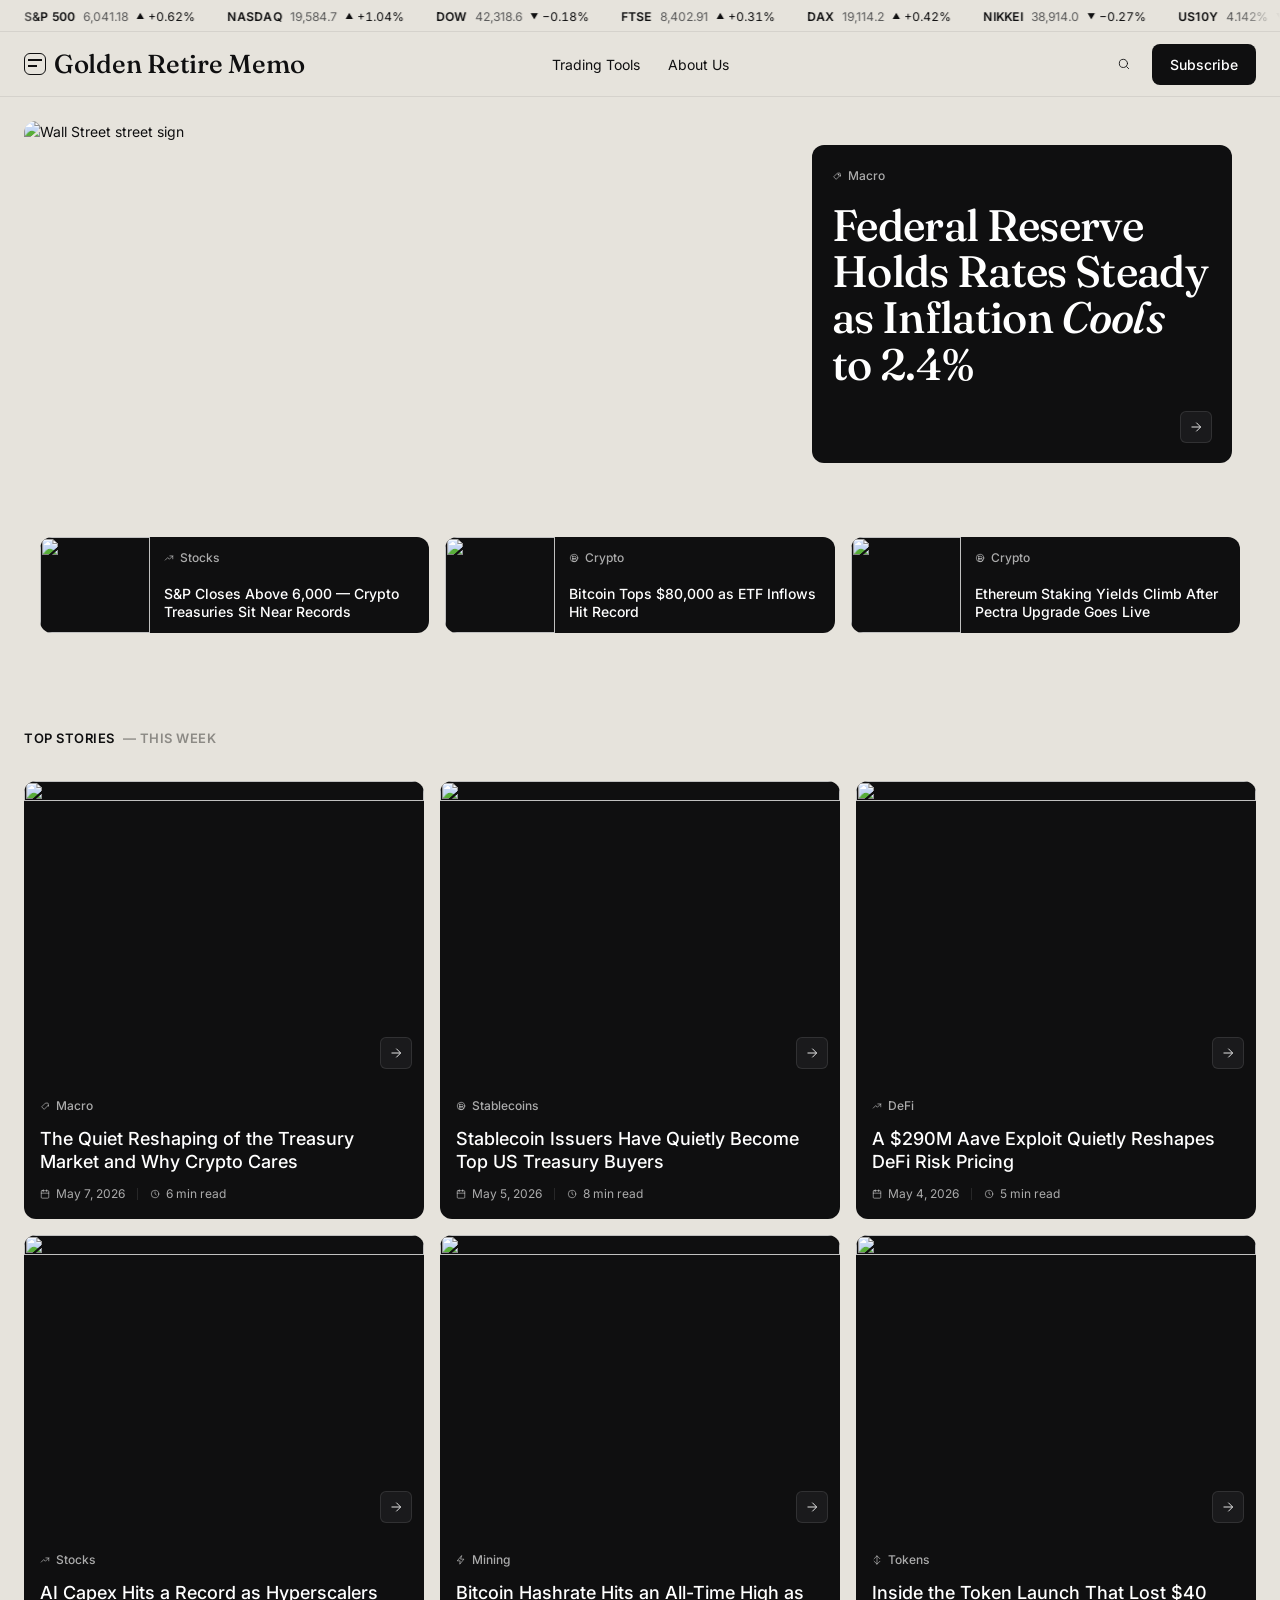
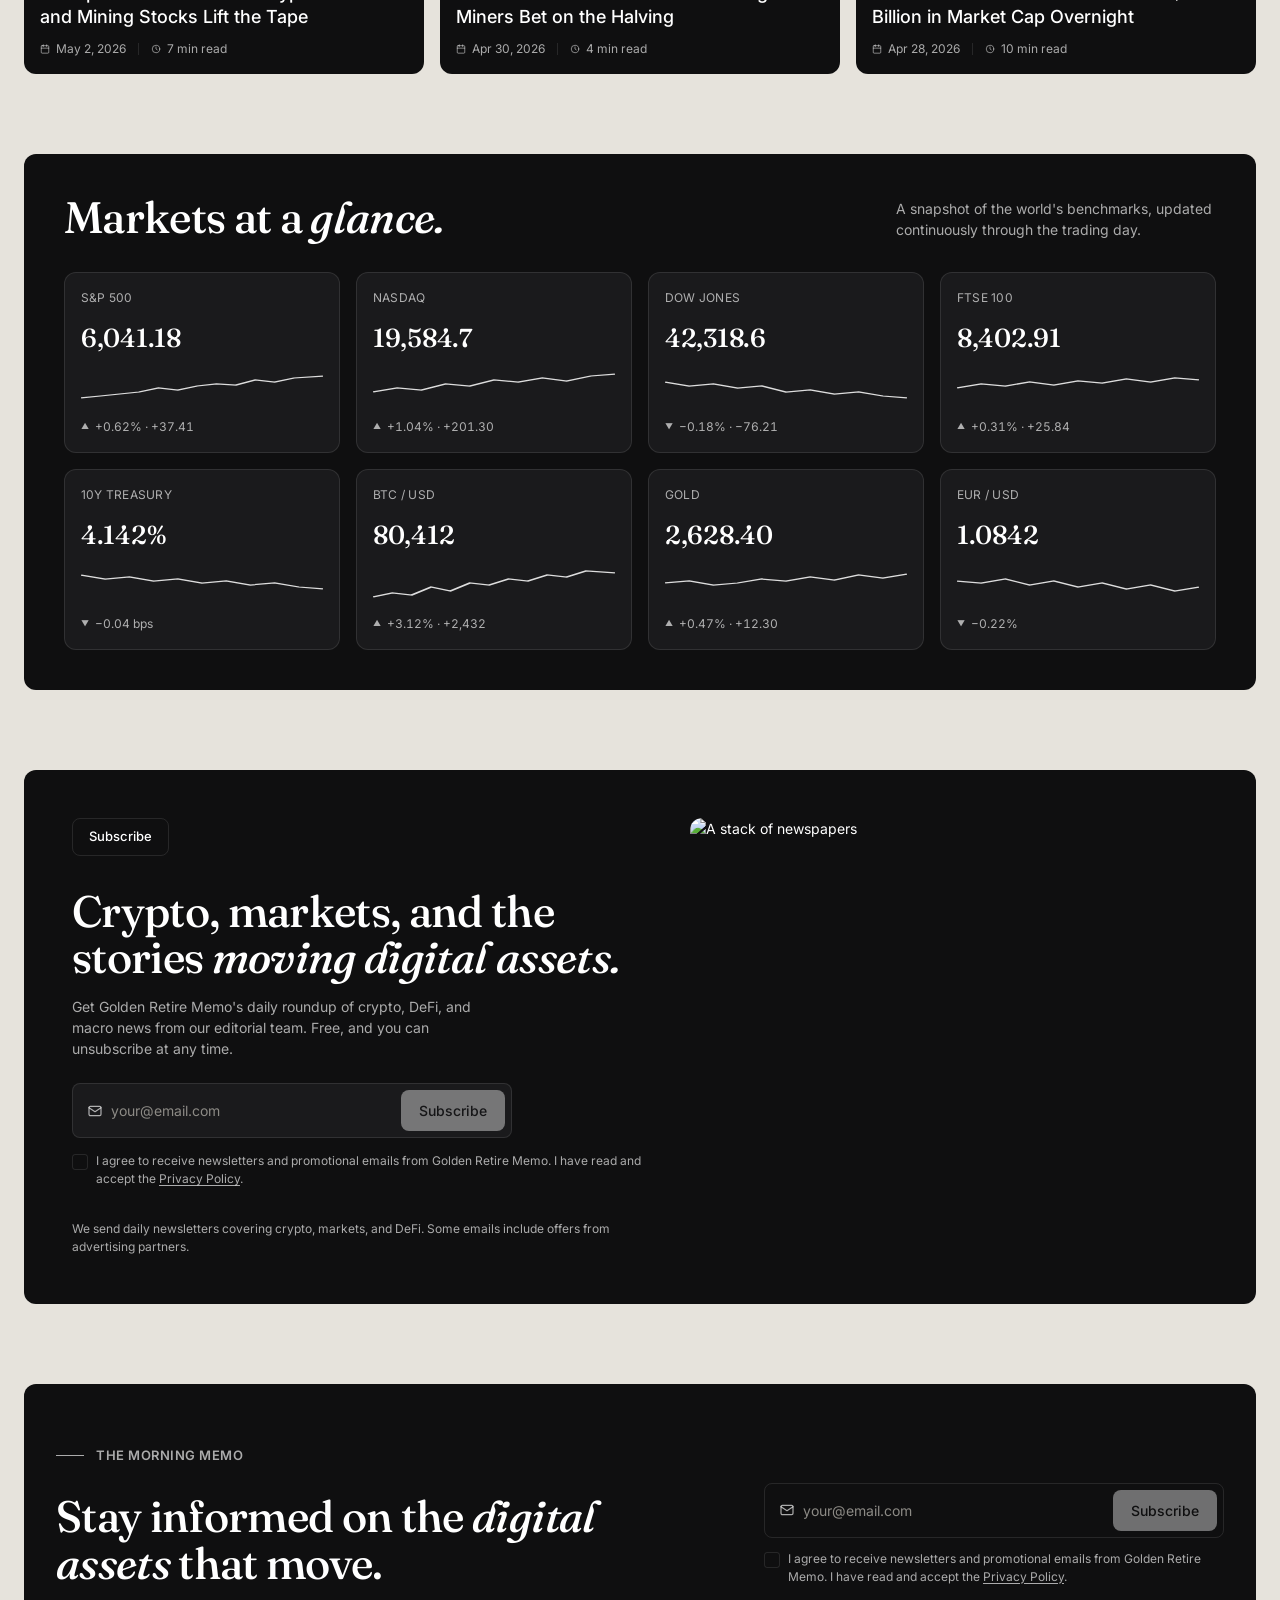
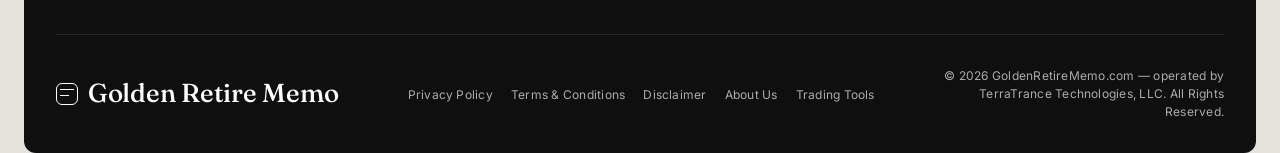
==== commit 02ef0bf2: "Add files via upload" ====
--- a/index.html
+++ b/index.html
@@ -267,7 +267,7 @@
         </div>
         <label class="checkbox-row">
           <input type="checkbox" />
-          <span>I agree to receive newsletters and promotional emails from Golden Retire Memo. I have read and accept the <a href="#">Privacy Policy</a>.</span>
+          <span>I agree to receive newsletters and promotional emails from Golden Retire Memo. I have read and accept the <a href="privacy-policy.html">Privacy Policy</a>.</span>
         </label>
         <p class="subscribe-disclaimer">We send daily newsletters covering crypto, markets, and DeFi. Some emails include offers from advertising partners.</p>
       </div>
@@ -293,7 +293,7 @@
           </div>
           <label class="footer-form-checkbox">
             <input type="checkbox" />
-            <span>I agree to receive newsletters and promotional emails from Golden Retire Memo. I have read and accept the <a href="#">Privacy Policy</a>.</span>
+            <span>I agree to receive newsletters and promotional emails from Golden Retire Memo. I have read and accept the <a href="privacy-policy.html">Privacy Policy</a>.</span>
           </label>
         </div>
       </div>
@@ -303,9 +303,9 @@
           Golden Retire Memo
         </a>
         <ul class="footer-legal-links">
-          <li><a href="#">Privacy Policy</a></li>
-          <li><a href="#">Terms &amp; Conditions</a></li>
-          <li><a href="#">Disclaimer</a></li>
+          <li><a href="privacy-policy.html">Privacy Policy</a></li>
+          <li><a href="terms-conditions.html">Terms &amp; Conditions</a></li>
+          <li><a href="disclaimer.html">Disclaimer</a></li>
           <li><a href="about.html">About Us</a></li>
           <li><a href="trading-tools.html">Trading Tools</a></li>
         </ul>
--- a/styles.css
+++ b/styles.css
@@ -774,6 +774,60 @@
 }
 .section-content { font-size: 14px; line-height: 1.7; color: var(--text-primary); }
 .section-content p + p { margin-top: 16px; }
+
+/* Long-form legal content (Privacy, Terms, Disclaimer) extensions */
+.section-content h3 {
+  font-family: var(--font-display);
+  font-size: 18px;
+  font-weight: 500;
+  letter-spacing: -0.005em;
+  margin-top: 32px;
+  margin-bottom: 12px;
+  color: var(--text-primary);
+}
+.section-content > h3:first-child { margin-top: 0; }
+.section-content ul {
+  list-style: none;
+  padding-left: 24px;
+  margin-top: 16px;
+}
+.section-content ul + p,
+.section-content p + ul { margin-top: 16px; }
+.section-content ul li { position: relative; }
+.section-content ul li + li { margin-top: 12px; }
+.section-content ul li::before {
+  content: '';
+  position: absolute;
+  left: -16px;
+  top: 11px;
+  width: 4px;
+  height: 4px;
+  border-radius: var(--r-pill);
+  background: var(--text-muted);
+}
+.section-content a {
+  text-decoration: underline;
+  text-underline-offset: 2px;
+  color: inherit;
+  transition: color var(--d) var(--ease);
+}
+.section-content a:hover { color: var(--text-secondary); }
+.section-content strong { font-weight: 600; }
+.section-content em { font-style: italic; }
+.section-content .legalese {
+  /* "GOLDEN RETIRE MEMO DOES NOT…" — paragraphs in legal all-caps emphasis */
+  letter-spacing: 0.01em;
+  line-height: 1.65;
+}
+
+/* Sticky left column for long-form pages */
+.numbered-section { align-items: start; }
+@media (min-width: 1025px) {
+  .num-col {
+    position: sticky;
+    top: 24px;
+  }
+}
 
 /* =============================================================
    SUBCATEGORY GRID ("What we cover" 2x2 in About)
